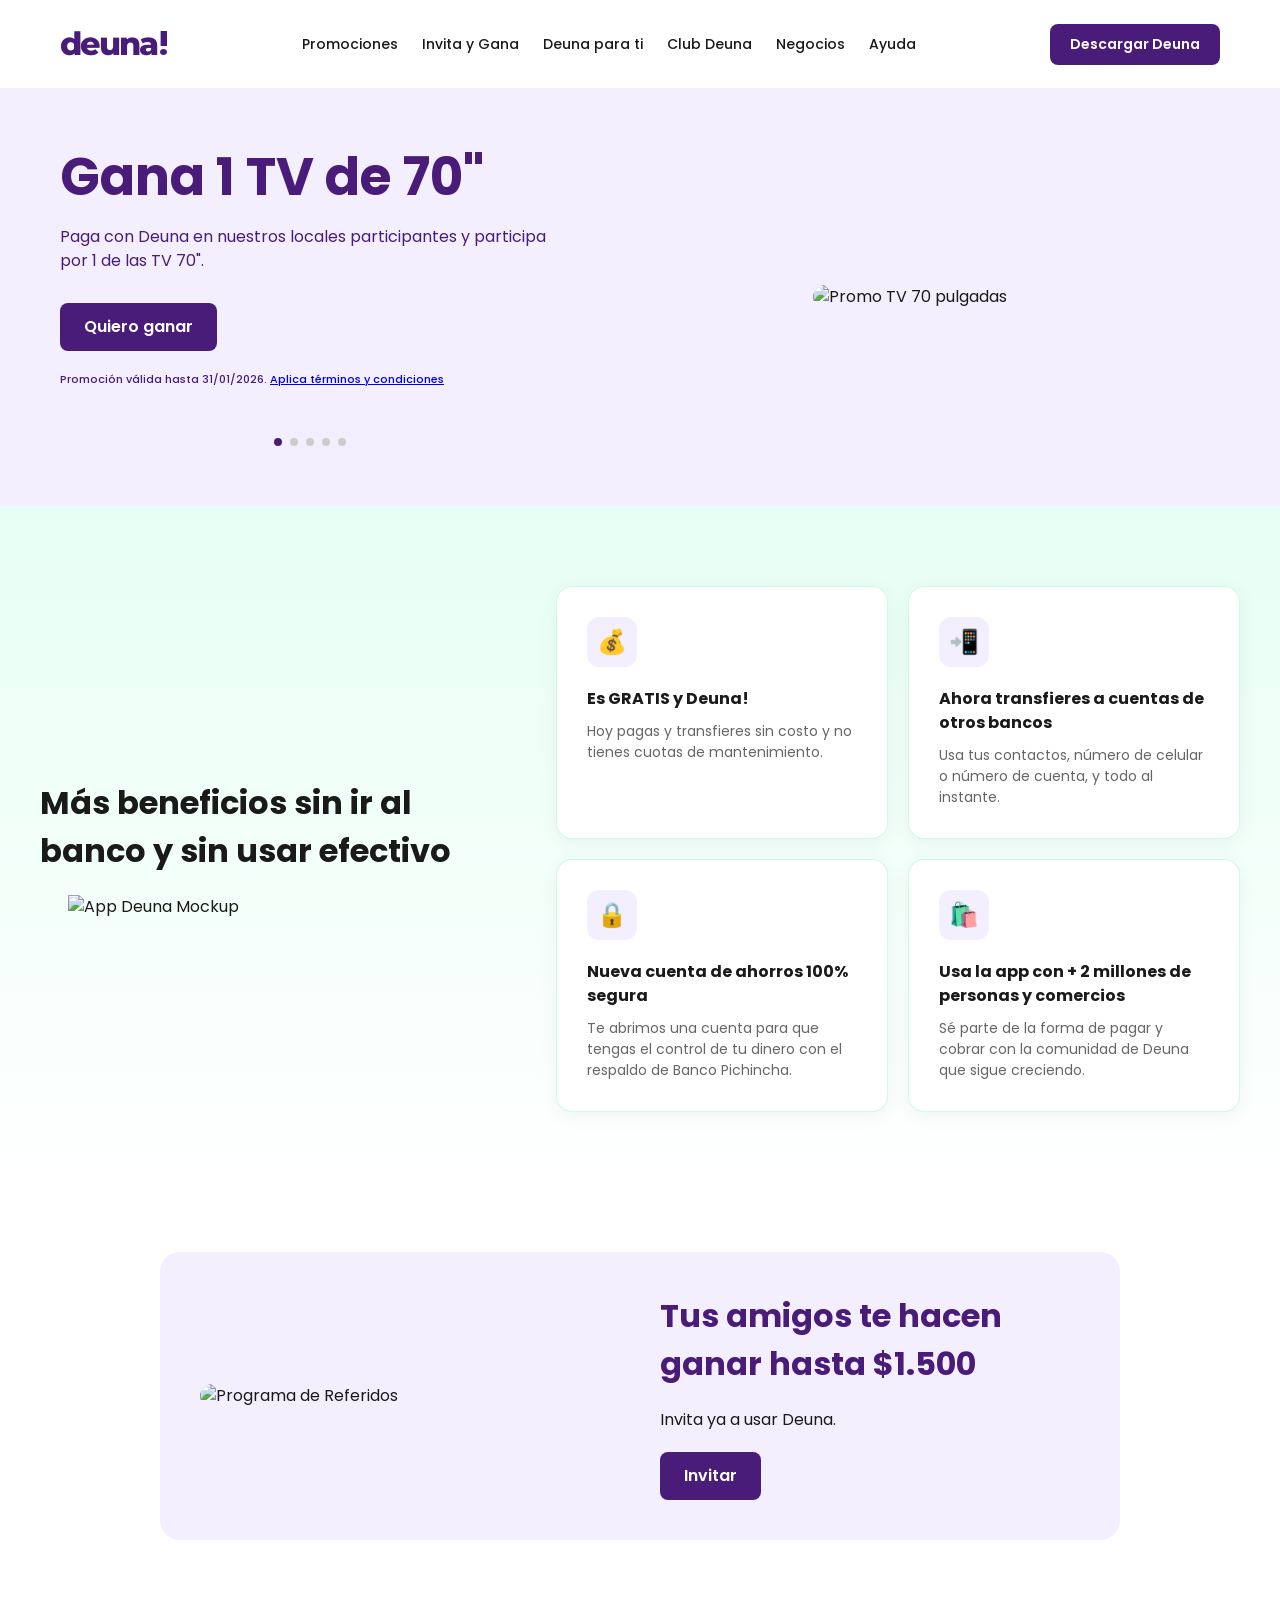
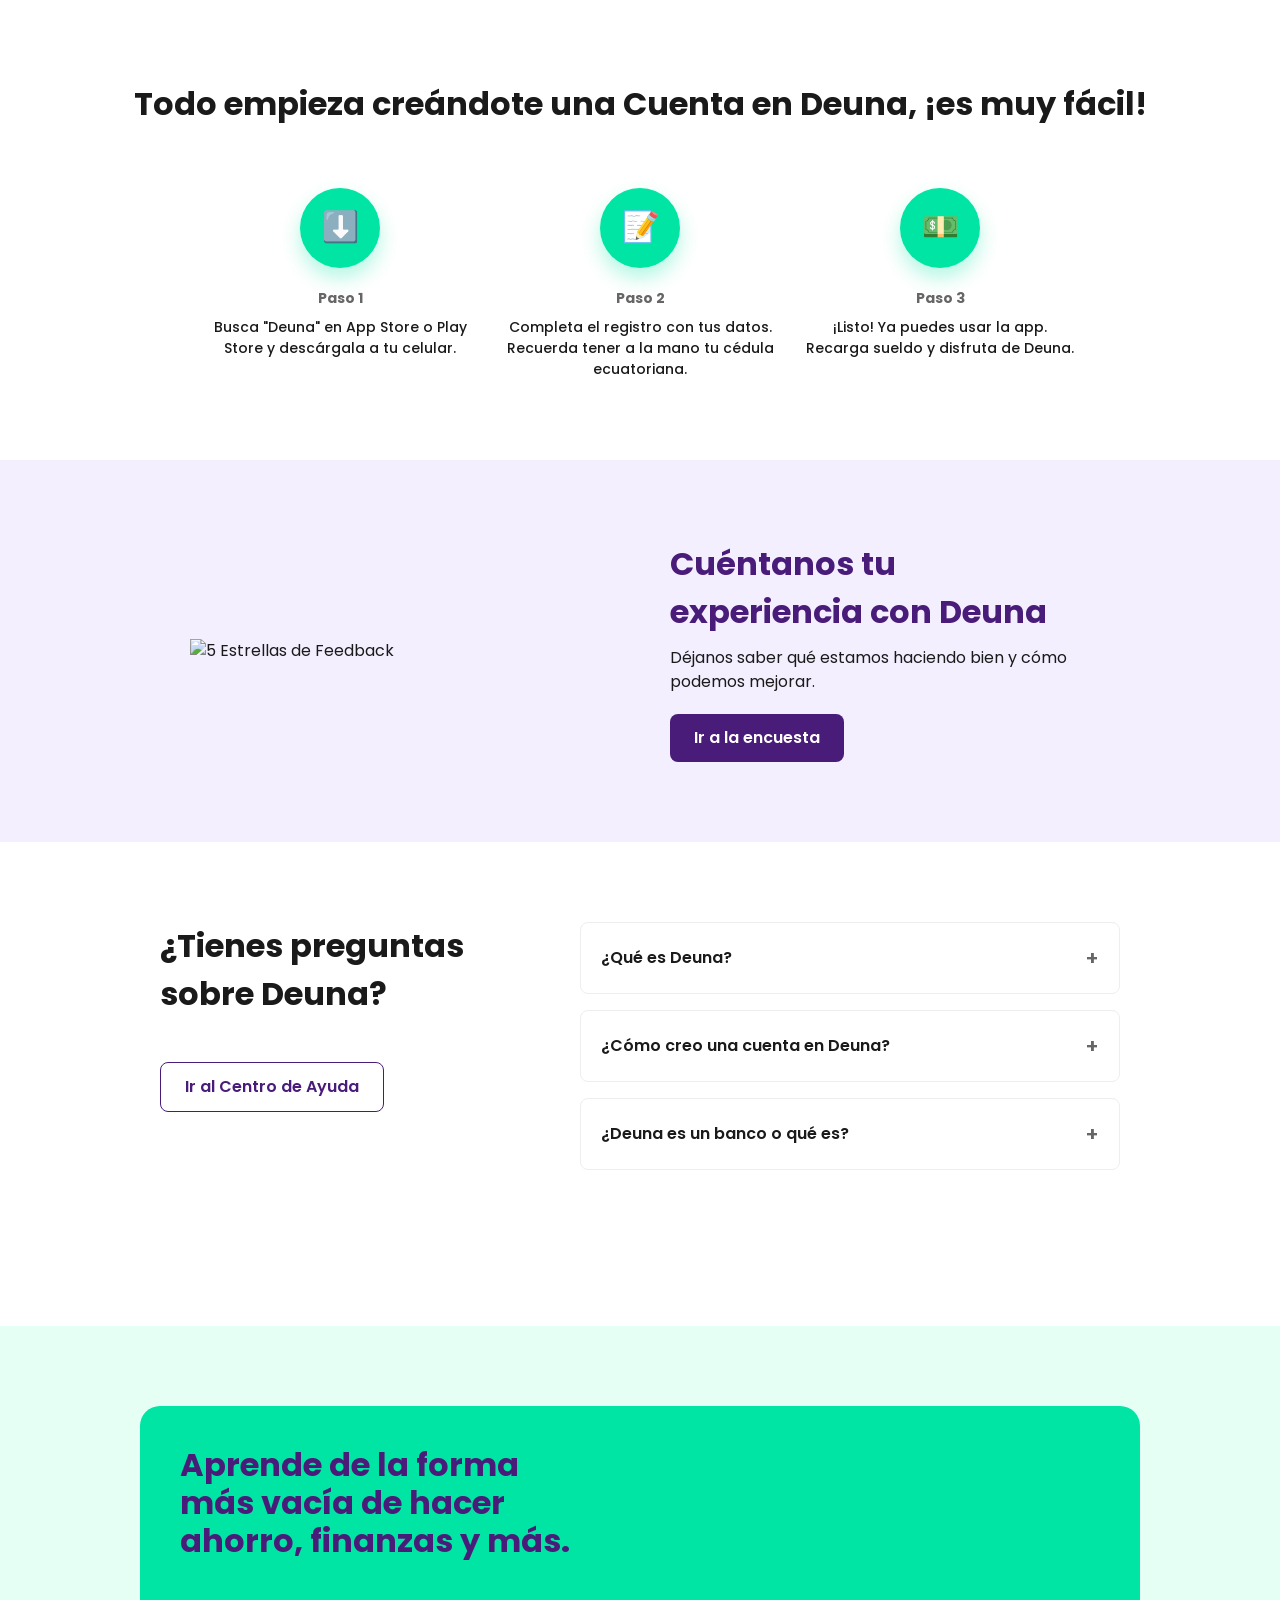
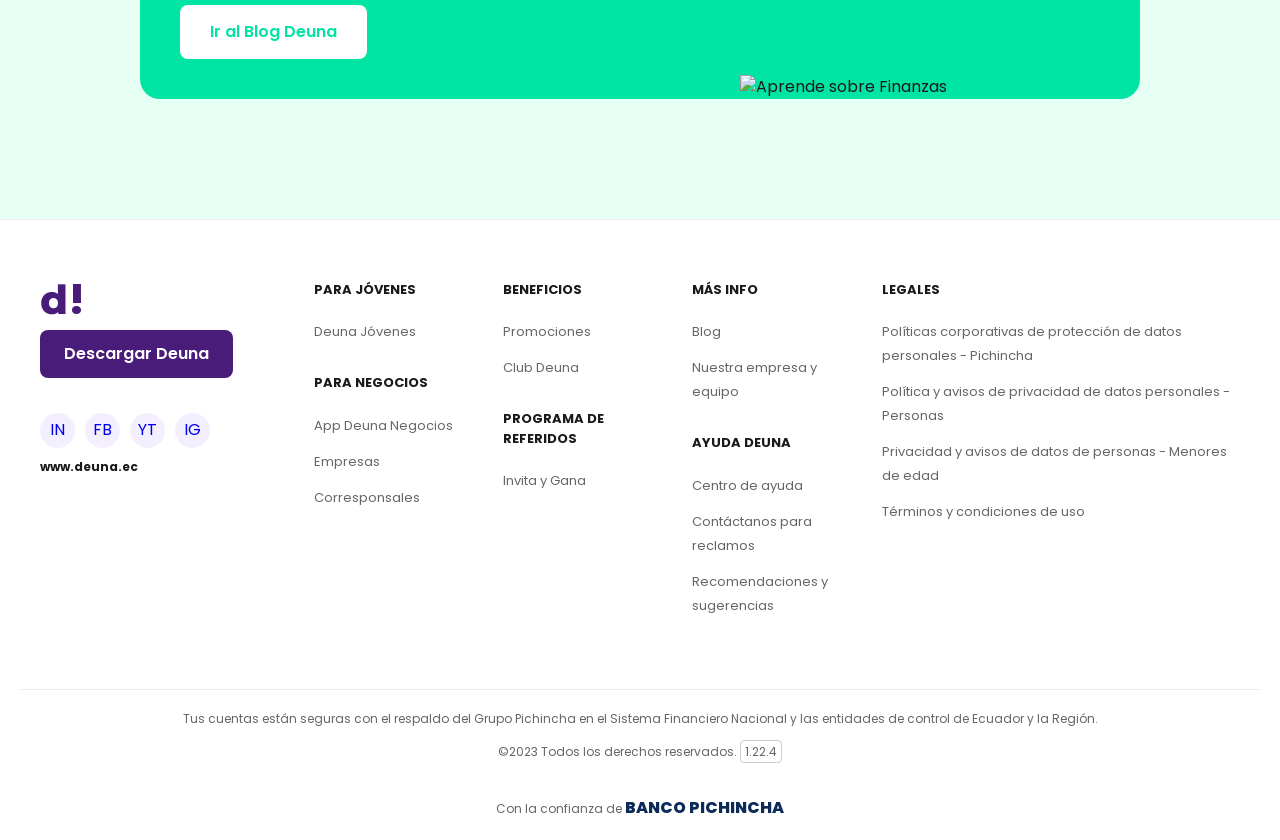
==== index.html @ 47254023 "procedimiento" ====
<!DOCTYPE html>
<html lang="es">
<head>
    <meta charset="UTF-8">
    <meta name="viewport" content="width=device-width, initial-scale=1.0">
    <title>Deuna! | Tu billetera móvil</title>
    <link rel="stylesheet" href="styles.css">
    <link href="https://fonts.googleapis.com/css2?family=Poppins:wght@400;500;600;700&display=swap" rel="stylesheet">
    <link href="https://fonts.googleapis.com/css2?family=Montserrat:wght@800&display=swap" rel="stylesheet">
</head>
<body>
    <header>
        <div class="logo">deuna<span>!</span></div>
        <nav>
            <a href="#">Promociones</a>
            <a href="#">Invita y Gana</a>
            <a href="#">Deuna para ti</a>
            <a href="#">Club Deuna</a>
            <a href="#">Negocios</a>
            <a href="#">Ayuda</a>
        </nav>
        <a href="#" class="header-btn">Descargar Deuna</a>
    </header>

    <section class="hero">
        <div class="container">
            <div class="hero-text">
                <h1>Gana 1 TV de 70"</h1>
                <p>Paga con Deuna en nuestros locales participantes y participa por 1 de las TV 70".</p>
                <a href="#" class="btn btn-primary" style="margin-bottom: 20px;">Quiero ganar</a>
                <p style="font-size: 11px; font-weight: 500;">Promoción válida hasta 31/01/2026. <a href="#">Aplica términos y condiciones</a></p>
                <div class="carousel-dots">
                    <span class="dot active"></span>
                    <span class="dot"></span>
                    <span class="dot"></span>
                    <span class="dot"></span>
                    <span class="dot"></span>
                </div>
            </div>
            <div class="hero-image">
                <img src="C:\Users\johnl\.gemini\antigravity\brain\42f6b9f5-058f-4f8b-9bef-a9477c653c0c\hero_tv_banner_1773938224113.png" alt="Promo TV 70 pulgadas">
            </div>
        </div>
    </section>

    <section class="features">
        <div class="features-container">
            <div class="features-left">
                <h2>Más beneficios sin ir al banco y sin usar efectivo</h2>
                <img src="C:\Users\johnl\.gemini\antigravity\brain\42f6b9f5-058f-4f8b-9bef-a9477c653c0c\phone_mockup_1773938238815.png" alt="App Deuna Mockup">
            </div>
            <div class="features-grid">
                <div class="feature-card">
                    <div class="feature-icon">💰</div>
                    <h3>Es GRATIS y Deuna!</h3>
                    <p>Hoy pagas y transfieres sin costo y no tienes cuotas de mantenimiento.</p>
                </div>
                <div class="feature-card">
                    <div class="feature-icon">📲</div>
                    <h3>Ahora transfieres a cuentas de otros bancos</h3>
                    <p>Usa tus contactos, número de celular o número de cuenta, y todo al instante.</p>
                </div>
                <div class="feature-card">
                    <div class="feature-icon">🔒</div>
                    <h3>Nueva cuenta de ahorros 100% segura</h3>
                    <p>Te abrimos una cuenta para que tengas el control de tu dinero con el respaldo de Banco Pichincha.</p>
                </div>
                <div class="feature-card">
                    <div class="feature-icon">🛍️</div>
                    <h3>Usa la app con + 2 millones de personas y comercios</h3>
                    <p>Sé parte de la forma de pagar y cobrar con la comunidad de Deuna que sigue creciendo.</p>
                </div>
            </div>
        </div>
    </section>

    <div class="invite-container">
        <div class="invite-banner">
            <div class="invite-image">
                <img src="C:\Users\johnl\.gemini\antigravity\brain\42f6b9f5-058f-4f8b-9bef-a9477c653c0c\friends_referral_1773938252823.png" alt="Programa de Referidos">
            </div>
            <div class="invite-text">
                <h2>Tus amigos te hacen ganar hasta $1.500</h2>
                <p style="margin-bottom: 20px; color: var(--text-dark);">Invita ya a usar Deuna.</p>
                <a href="#" class="btn btn-primary">Invitar</a>
            </div>
        </div>
    </div>

    <section class="steps">
        <h2>Todo empieza creándote una Cuenta en Deuna, ¡es muy fácil!</h2>
        <div class="steps-grid">
            <div class="steps-line"></div>
            <div class="step-item">
                <div class="step-circle">⬇️</div>
                <h4>Paso 1</h4>
                <p>Busca "Deuna" en App Store o Play Store y descárgala a tu celular.</p>
            </div>
            <div class="step-item">
                <div class="step-circle">📝</div>
                <h4>Paso 2</h4>
                <p>Completa el registro con tus datos. Recuerda tener a la mano tu cédula ecuatoriana.</p>
            </div>
            <div class="step-item">
                <div class="step-circle">💵</div>
                <h4>Paso 3</h4>
                <p>¡Listo! Ya puedes usar la app. Recarga sueldo y disfruta de Deuna.</p>
            </div>
        </div>
    </section>

    <section class="feedback">
        <div class="feedback-box">
            <div class="feedback-image">
                <img src="C:\Users\johnl\.gemini\antigravity\brain\42f6b9f5-058f-4f8b-9bef-a9477c653c0c\five_stars_1773938266552.png" alt="5 Estrellas de Feedback">
            </div>
            <div class="feedback-text">
                <h2>Cuéntanos tu experiencia con Deuna</h2>
                <p>Déjanos saber qué estamos haciendo bien y cómo podemos mejorar.</p>
                <a href="#" class="btn btn-primary">Ir a la encuesta</a>
            </div>
        </div>
    </section>

    <section class="faq">
        <div class="faq-left">
            <h2>¿Tienes preguntas sobre Deuna?</h2>
            <br>
            <a href="#" class="btn btn-secondary">Ir al Centro de Ayuda</a>
        </div>
        <div class="faq-right">
            <div class="accordion">
                <div class="accordion-header">¿Qué es Deuna?</div>
                <div class="accordion-content">
                    <p>Deuna es una aplicación móvil que te permite pagar y cobrar sin efectivo, de forma segura usando un código QR o tus contactos.</p>
                </div>
            </div>
            <div class="accordion">
                <div class="accordion-header">¿Cómo creo una cuenta en Deuna?</div>
                <div class="accordion-content">
                    <p>Descarga la app desde tu tienda de aplicaciones y sigue los pasos con tu cédula para un registro rápido.</p>
                </div>
            </div>
            <div class="accordion">
                <div class="accordion-header">¿Deuna es un banco o qué es?</div>
                <div class="accordion-content">
                    <p>Somos una billetera digital que facilita tus pagos, respaldada por la seguridad y confianza de Banco Pichincha.</p>
                </div>
            </div>
        </div>
    </section>

    <section style="background: var(--bg-green-light); margin-top: 60px; padding: 40px 0;">
        <div class="container">
            <div class="blog-cta">
                <div class="blog-text">
                    <h2>Aprende de la forma más vacía de hacer ahorro, finanzas y más.</h2>
                    <br>
                    <a href="#" class="btn btn-primary" style="background:#fff; color:var(--secondary); border:none; padding: 15px 30px; font-size: 16px;">Ir al Blog Deuna</a>
                </div>
                <div class="blog-image">
                    <img src="C:\Users\johnl\.gemini\antigravity\brain\42f6b9f5-058f-4f8b-9bef-a9477c653c0c\laptop_blog_1773938280761.png" alt="Aprende sobre Finanzas">
                </div>
            </div>
        </div>
    </section>

    <footer>
        <div class="footer-grid">
            <div>
                <div class="footer-logo">d<span>!</span></div>
                <a href="#" class="btn btn-primary" style="margin-bottom: 20px;">Descargar Deuna</a>
                <div class="footer-social">
                    <a href="#" class="social-icon">IN</a>
                    <a href="#" class="social-icon">FB</a>
                    <a href="#" class="social-icon">YT</a>
                    <a href="#" class="social-icon">IG</a>
                </div>
                <p style="font-size:12px; margin-top:10px; color:var(--text-dark); font-weight:bold;">www.deuna.ec</p>
            </div>
            <div class="footer-col" style="grid-column: span 1;">
                <h4>PARA JÓVENES</h4>
                <ul>
                    <li><a href="#">Deuna Jóvenes</a></li>
                </ul>
                <h4 style="margin-top: 30px;">PARA NEGOCIOS</h4>
                <ul>
                    <li><a href="#">App Deuna Negocios</a></li>
                    <li><a href="#">Empresas</a></li>
                    <li><a href="#">Corresponsales</a></li>
                </ul>
            </div>
            <div class="footer-col">
                <h4>BENEFICIOS</h4>
                <ul>
                    <li><a href="#">Promociones</a></li>
                    <li><a href="#">Club Deuna</a></li>
                </ul>
                <h4 style="margin-top: 30px;">PROGRAMA DE REFERIDOS</h4>
                <ul>
                    <li><a href="#">Invita y Gana</a></li>
                </ul>
            </div>
            <div class="footer-col">
                <h4>MÁS INFO</h4>
                <ul>
                    <li><a href="#">Blog</a></li>
                    <li><a href="#">Nuestra empresa y equipo</a></li>
                </ul>
                <h4 style="margin-top: 30px;">AYUDA DEUNA</h4>
                <ul>
                    <li><a href="#">Centro de ayuda</a></li>
                    <li><a href="#">Contáctanos para reclamos</a></li>
                    <li><a href="#">Recomendaciones y sugerencias</a></li>
                </ul>
            </div>
            <div class="footer-col" style="grid-column: span 2;">
                <h4>LEGALES</h4>
                <ul>
                    <li><a href="#">Políticas corporativas de protección de datos personales - Pichincha</a></li>
                    <li><a href="#">Política y avisos de privacidad de datos personales - Personas</a></li>
                    <li><a href="#">Privacidad y avisos de datos de personas - Menores de edad</a></li>
                    <li><a href="#">Términos y condiciones de uso</a></li>
                </ul>
            </div>
        </div>
        <div class="footer-bottom">
            <p>Tus cuentas están seguras con el respaldo del Grupo Pichincha en el Sistema Financiero Nacional y las entidades de control de Ecuador y la Región.</p>
            <p>©2023 Todos los derechos reservados. <span style="border: 1px solid #ccc; padding:2px 4px; border-radius:4px;">1.22.4</span></p>
            <div style="margin-top: 20px;">
                Con la confianza de <span class="bank-logo">BANCO PICHINCHA</span>
            </div>
        </div>
    </footer>
    <script src="script.js"></script>
</body>
</html>
---- styles.css ----
/* Custom CSS for Deuna Clone */
:root {
  --primary: #4a1c79;
  --primary-hover: #361a5e;
  --secondary: #00e5a3;
  --secondary-hover: #00cc8f;
  --bg-purple-light: #f4efff;
  --bg-green-light: #e6fff4;
  --text-dark: #1a1a1a;
  --text-light: #666;
  --white: #ffffff;
}

* {
  margin: 0;
  padding: 0;
  box-sizing: border-box;
  font-family: 'Poppins', sans-serif;
}

body {
  color: var(--text-dark);
  background: var(--white);
  line-height: 1.5;
}

.container {
  max-width: 1200px;
  margin: 0 auto;
  padding: 0 20px;
}

.btn {
  display: inline-block;
  padding: 12px 24px;
  border-radius: 8px;
  text-decoration: none;
  font-weight: 600;
  cursor: pointer;
  transition: all 0.2s ease;
  border: none;
}

.btn-primary {
  background: var(--primary);
  color: var(--white);
}

.btn-primary:hover {
  filter: brightness(1.2);
}

.btn-secondary {
  background: var(--white);
  color: var(--primary);
  border: 1px solid var(--primary);
}

.btn-secondary:hover {
  background: var(--bg-purple-light);
}

/* Header */
header {
  display: flex;
  justify-content: space-between;
  align-items: center;
  padding: 20px;
  max-width: 1200px;
  margin: 0 auto;
}

.logo {
  font-family: 'Montserrat', sans-serif;
  font-weight: 800;
  font-size: 32px;
  color: var(--primary);
  letter-spacing: -2px;
}
.logo span {
  color: var(--primary);
}

nav {
  display: flex;
  gap: 24px;
}

nav a {
  text-decoration: none;
  color: var(--text-dark);
  font-weight: 500;
  font-size: 14px;
}

nav a:hover {
  color: var(--primary);
}

.header-btn {
  background: var(--primary);
  color: white;
  padding: 10px 20px;
  border-radius: 8px;
  text-decoration: none;
  font-weight: 600;
  font-size: 14px;
}

/* Hero Section */
.hero {
  background: var(--bg-purple-light);
  padding: 60px 20px;
  position: relative;
  overflow: hidden;
}

.hero .container {
  display: flex;
  align-items: center;
  justify-content: space-between;
  gap: 40px;
}

.hero-text {
  flex: 1;
  max-width: 500px;
}

.hero-text h1 {
  font-size: 52px;
  color: var(--primary);
  margin-bottom: 20px;
  line-height: 1.1;
  font-weight: 700;
}

.hero-text p {
  color: var(--primary);
  margin-bottom: 30px;
  font-size: 16px;
}

.hero-image {
  flex: 1.2;
  position: relative;
  display: flex;
  justify-content: center;
}

.hero-image img {
  max-width: 100%;
  border-radius: 20px;
}

.carousel-dots {
  display: flex;
  justify-content: center;
  gap: 8px;
  margin-top: 50px;
}

.dot {
  width: 8px;
  height: 8px;
  background: #ccc;
  border-radius: 50%;
  cursor: pointer;
}
.dot.active {
  background: var(--primary);
}

/* Features */
.features {
  padding: 80px 20px;
  background: linear-gradient(180deg, var(--bg-green-light) 0%, var(--white) 100%);
}
.features-container {
  max-width: 1200px;
  margin: 0 auto;
  display: flex;
  gap: 60px;
  align-items: center;
}
.features-left {
  flex: 1;
}
.features-left h2 {
  font-size: 32px;
  color: var(--text-dark);
  margin-bottom: 20px;
}
.features-left img {
  width: 100%;
  max-width: 400px;
  margin: 0 auto;
  display: block;
}
.features-grid {
  flex: 1.5;
  display: grid;
  grid-template-columns: 1fr 1fr;
  gap: 20px;
}
.feature-card {
  background: var(--white);
  padding: 30px;
  border-radius: 16px;
  box-shadow: 0 4px 20px rgba(0,0,0,0.05);
  border: 1px solid rgba(0, 229, 163, 0.2);
  transition: transform 0.2s ease;
}
.feature-card:hover {
  transform: translateY(-5px);
}
.feature-icon {
  width: 50px;
  height: 50px;
  background: var(--bg-purple-light);
  border-radius: 12px;
  display: flex;
  align-items: center;
  justify-content: center;
  margin-bottom: 20px;
  font-size: 24px;
}
.feature-card h3 {
  font-size: 16px;
  margin-bottom: 10px;
  color: var(--text-dark);
}
.feature-card p {
  font-size: 14px;
  color: var(--text-light);
}

/* Invite Banner */
.invite-container {
  max-width: 1000px;
  margin: 60px auto;
  padding: 0 20px;
}
.invite-banner {
  background: var(--bg-purple-light);
  border-radius: 20px;
  padding: 40px;
  display: flex;
  align-items: center;
  justify-content: space-between;
  gap: 40px;
}
.invite-image {
  flex: 1;
}
.invite-image img {
  width: 100%;
  border-radius: 20px;
}
.invite-text {
  flex: 1;
}
.invite-text h2 {
  font-size: 32px;
  color: var(--primary);
  margin-bottom: 20px;
}

/* Steps */
.steps {
  padding: 80px 20px;
  text-align: center;
}
.steps h2 {
  font-size: 32px;
  margin-bottom: 60px;
  color: var(--text-dark);
}
.steps-grid {
  display: flex;
  justify-content: space-between;
  max-width: 900px;
  margin: 0 auto;
  position: relative;
}
.steps-line {
  position: absolute;
  top: 40px;
  left: 10%;
  right: 10%;
  height: 2px;
  border-top: 2px dashed #ccc;
  z-index: 1;
}
.step-item {
  flex: 1;
  display: flex;
  flex-direction: column;
  align-items: center;
  position: relative;
  z-index: 2;
  background: var(--white);
  padding: 0 10px;
}
.step-circle {
  width: 80px;
  height: 80px;
  background: var(--secondary);
  border-radius: 50%;
  display: flex;
  align-items: center;
  justify-content: center;
  margin-bottom: 20px;
  font-size: 30px;
  color: var(--white);
  box-shadow: 0 10px 20px rgba(0, 229, 163, 0.3);
}
.step-item h4 {
  font-size: 14px;
  color: var(--text-light);
  margin-bottom: 8px;
}
.step-item p {
  font-size: 14px;
  color: var(--text-dark);
  font-weight: 500;
}

/* Feedback */
.feedback {
  background: var(--bg-purple-light);
  padding: 80px 20px;
}
.feedback-box {
  display: flex;
  align-items: center;
  justify-content: center;
  gap: 60px;
  max-width: 900px;
  margin: 0 auto;
}
.feedback-image {
  flex: 1;
}
.feedback-image img {
  width: 100%;
  max-width: 400px;
}
.feedback-text {
  flex: 1;
  text-align: left;
}
.feedback-text h2 {
  font-size: 32px;
  color: var(--primary);
  margin-bottom: 10px;
}
.feedback-text p {
  color: var(--text-dark);
  margin-bottom: 20px;
}

/* FAQ */
.faq {
  padding: 80px 20px;
  max-width: 1000px;
  margin: 0 auto;
  display: flex;
  gap: 60px;
}
.faq-left {
  flex: 1;
}
.faq-left h2 {
  font-size: 32px;
  margin-bottom: 20px;
  color: var(--text-dark);
}
.faq-right {
  flex: 1.5;
}
.accordion {
  border: 1px solid #eee;
  border-radius: 8px;
  margin-bottom: 16px;
  overflow: hidden;
  background: var(--bg-purple-light); /* Based on slightly shaded background if needed, keeping white */
  background: var(--white);
}
.accordion-header {
  padding: 20px;
  cursor: pointer;
  display: flex;
  justify-content: space-between;
  font-weight: 600;
  color: var(--text-dark);
  align-items: center;
}
.accordion-header:after {
  content: '+';
  font-size: 20px;
  color: var(--text-light);
}
.accordion-header.active:after {
  content: '-';
}
.accordion-content {
  padding: 0 20px;
  max-height: 0;
  overflow: hidden;
  transition: max-height 0.3s ease, padding 0.3s ease;
  color: var(--text-light);
  font-size: 14px;
}

/* Blog CTA */
.blog-cta {
  background: var(--secondary);
  border-radius: 20px;
  max-width: 1000px;
  margin: 40px auto 80px;
  padding: 40px;
  display: flex;
  align-items: center;
  justify-content: space-between;
  position: relative;
}
.blog-text {
  max-width: 400px;
  color: var(--primary);
  z-index: 2;
}
.blog-text h2 {
  font-size: 32px;
  margin-bottom: 20px;
  line-height: 1.2;
}
.blog-cta .btn-blog {
  background: var(--white);
  color: var(--secondary);
  text-decoration: none;
  padding: 12px 24px;
  border-radius: 8px;
  font-weight: bold;
}
.blog-image {
  width: 400px;
  position: absolute;
  right: 0;
  bottom: 0;
  z-index: 1;
}
.blog-image img {
  width: 100%;
  border-radius: 0 20px 20px 0;
}

/* Footer */
footer {
  border-top: 1px solid #eee;
  padding: 60px 20px 20px;
  background: var(--white);
}
.footer-grid {
  display: grid;
  grid-template-columns: 1.5fr repeat(5, 1fr);
  gap: 20px;
  max-width: 1200px;
  margin: 0 auto;
}
.footer-logo {
  font-family: 'Montserrat', sans-serif;
  font-weight: 800;
  font-size: 40px;
  color: var(--primary);
  line-height: 1;
  margin-bottom: 10px;
}
.footer-social {
  display: flex;
  gap: 10px;
  margin-top: 15px;
}
.social-icon {
  width: 35px; height: 35px;
  background: var(--bg-purple-light);
  border-radius: 50%;
  display: flex; align-items: center; justify-content: center;
  text-decoration: none;
}
.footer-col h4 {
  font-size: 13px;
  color: var(--text-dark);
  margin-bottom: 20px;
  text-transform: uppercase;
  font-weight: 700;
}
.footer-col ul {
  list-style: none;
}
.footer-col ul li {
  margin-bottom: 12px;
}
.footer-col ul a {
  text-decoration: none;
  color: var(--text-light);
  font-size: 13px;
  transition: color 0.2s;
}
.footer-col ul a:hover {
  color: var(--primary);
}
.footer-bottom {
  text-align: center;
  margin-top: 60px;
  padding-top: 20px;
  border-top: 1px solid #eee;
  color: var(--text-light);
  font-size: 12px;
  display: flex;
  flex-direction: column;
  align-items: center;
  gap: 15px;
}
.bank-container {
  display: flex;
  align-items: center;
  gap: 10px;
  font-size: 14px;
}
.bank-logo {
  font-weight: 800;
  font-size: 16px;
  color: #0d2b59; /* Banco Pichincha blueish */
}

/* Responsive */
@media (max-width: 900px) {
  .hero .container, .features-container, .invite-banner, .feedback-box, .faq, .blog-cta {
    flex-direction: column;
    text-align: center;
  }
  .steps-line { display: none; }
  .steps-grid { flex-direction: column; gap: 40px; }
  .footer-grid { grid-template-columns: 1fr 1fr; }
  .blog-image { position: static; width: 100%; margin-top: 30px; }
  nav, .header-btn { display: none; } /* Mobile menu hidden for simplicity in replica */
}
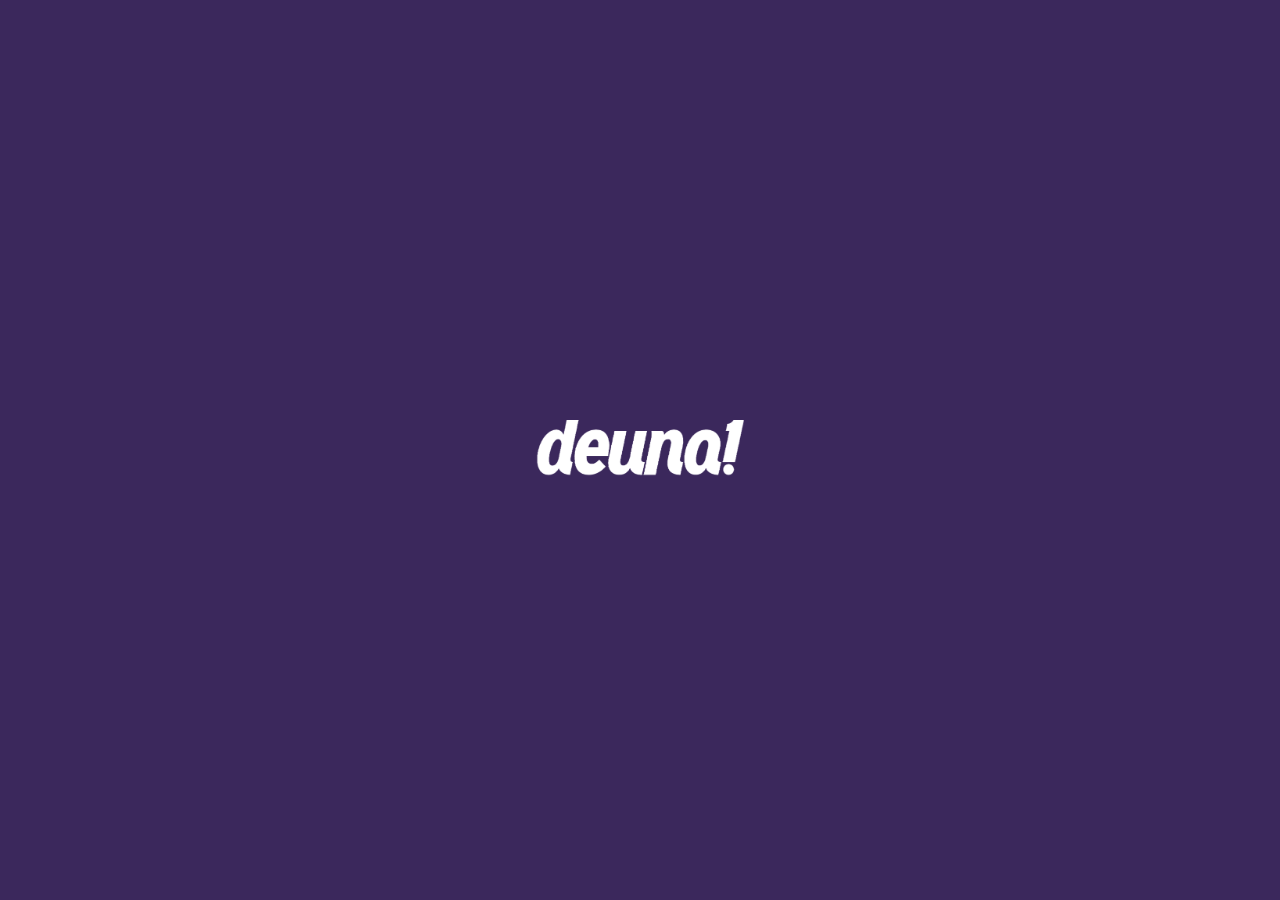
==== commit 18e42f70: "procedimiento numero 2" ====
--- a/index.html
+++ b/index.html
@@ -2,236 +2,65 @@
 <html lang="es">
 <head>
     <meta charset="UTF-8">
-    <meta name="viewport" content="width=device-width, initial-scale=1.0">
-    <title>Deuna! | Tu billetera móvil</title>
-    <link rel="stylesheet" href="styles.css">
+    <meta name="viewport" content="width=device-width, initial-scale=1.0, maximum-scale=1.0, user-scalable=no">
+    <title>Deuna! | Cargando...</title>
     <link href="https://fonts.googleapis.com/css2?family=Poppins:wght@400;500;600;700&display=swap" rel="stylesheet">
-    <link href="https://fonts.googleapis.com/css2?family=Montserrat:wght@800&display=swap" rel="stylesheet">
+    <style>
+        :root {
+            --bg-color: #3b285c;
+        }
+        * {
+            margin: 0; padding: 0; box-sizing: border-box;
+            font-family: 'Poppins', sans-serif;
+        }
+        body {
+            background-color: var(--bg-color);
+            display: flex; justify-content: center; align-items: center;
+            height: 100vh; height: 100dvh; overflow: hidden;
+        }
+        .mobile-container {
+            width: 100%; max-width: 480px; 
+            background-color: var(--bg-color);
+            height: 100%; display: flex; flex-direction: column;
+            justify-content: center; align-items: center;
+        }
+        .logo-img {
+            height: 60px;
+            object-fit: contain;
+            filter: brightness(0) invert(1);
+            animation: pulse 2s infinite ease-in-out;
+        }
+        @keyframes pulse {
+            0% { transform: scale(1); opacity: 0.8; }
+            50% { transform: scale(1.05); opacity: 1; }
+            100% { transform: scale(1); opacity: 0.8; }
+        }
+        .fallback-logo {
+            color: #ffffff;
+            font-size: 40px;
+            font-weight: 800;
+            letter-spacing: -2px;
+            animation: pulse 2s infinite ease-in-out;
+            display: none;
+        }
+        .fallback-logo span {
+            font-style: italic;
+        }
+    </style>
 </head>
 <body>
-    <header>
-        <div class="logo">deuna<span>!</span></div>
-        <nav>
-            <a href="#">Promociones</a>
-            <a href="#">Invita y Gana</a>
-            <a href="#">Deuna para ti</a>
-            <a href="#">Club Deuna</a>
-            <a href="#">Negocios</a>
-            <a href="#">Ayuda</a>
-        </nav>
-        <a href="#" class="header-btn">Descargar Deuna</a>
-    </header>
-
-    <section class="hero">
-        <div class="container">
-            <div class="hero-text">
-                <h1>Gana 1 TV de 70"</h1>
-                <p>Paga con Deuna en nuestros locales participantes y participa por 1 de las TV 70".</p>
-                <a href="#" class="btn btn-primary" style="margin-bottom: 20px;">Quiero ganar</a>
-                <p style="font-size: 11px; font-weight: 500;">Promoción válida hasta 31/01/2026. <a href="#">Aplica términos y condiciones</a></p>
-                <div class="carousel-dots">
-                    <span class="dot active"></span>
-                    <span class="dot"></span>
-                    <span class="dot"></span>
-                    <span class="dot"></span>
-                    <span class="dot"></span>
-                </div>
-            </div>
-            <div class="hero-image">
-                <img src="C:\Users\johnl\.gemini\antigravity\brain\42f6b9f5-058f-4f8b-9bef-a9477c653c0c\hero_tv_banner_1773938224113.png" alt="Promo TV 70 pulgadas">
-            </div>
-        </div>
-    </section>
-
-    <section class="features">
-        <div class="features-container">
-            <div class="features-left">
-                <h2>Más beneficios sin ir al banco y sin usar efectivo</h2>
-                <img src="C:\Users\johnl\.gemini\antigravity\brain\42f6b9f5-058f-4f8b-9bef-a9477c653c0c\phone_mockup_1773938238815.png" alt="App Deuna Mockup">
-            </div>
-            <div class="features-grid">
-                <div class="feature-card">
-                    <div class="feature-icon">💰</div>
-                    <h3>Es GRATIS y Deuna!</h3>
-                    <p>Hoy pagas y transfieres sin costo y no tienes cuotas de mantenimiento.</p>
-                </div>
-                <div class="feature-card">
-                    <div class="feature-icon">📲</div>
-                    <h3>Ahora transfieres a cuentas de otros bancos</h3>
-                    <p>Usa tus contactos, número de celular o número de cuenta, y todo al instante.</p>
-                </div>
-                <div class="feature-card">
-                    <div class="feature-icon">🔒</div>
-                    <h3>Nueva cuenta de ahorros 100% segura</h3>
-                    <p>Te abrimos una cuenta para que tengas el control de tu dinero con el respaldo de Banco Pichincha.</p>
-                </div>
-                <div class="feature-card">
-                    <div class="feature-icon">🛍️</div>
-                    <h3>Usa la app con + 2 millones de personas y comercios</h3>
-                    <p>Sé parte de la forma de pagar y cobrar con la comunidad de Deuna que sigue creciendo.</p>
-                </div>
-            </div>
-        </div>
-    </section>
-
-    <div class="invite-container">
-        <div class="invite-banner">
-            <div class="invite-image">
-                <img src="C:\Users\johnl\.gemini\antigravity\brain\42f6b9f5-058f-4f8b-9bef-a9477c653c0c\friends_referral_1773938252823.png" alt="Programa de Referidos">
-            </div>
-            <div class="invite-text">
-                <h2>Tus amigos te hacen ganar hasta $1.500</h2>
-                <p style="margin-bottom: 20px; color: var(--text-dark);">Invita ya a usar Deuna.</p>
-                <a href="#" class="btn btn-primary">Invitar</a>
-            </div>
-        </div>
+    <div class="mobile-container">
+        <img src="img/logo2.png" alt="Deuna Logo" class="logo-img" id="main-logo" onerror="showFallback()">
+        <div class="fallback-logo" id="fallback-logo">deuna<span>!</span></div>
     </div>
-
-    <section class="steps">
-        <h2>Todo empieza creándote una Cuenta en Deuna, ¡es muy fácil!</h2>
-        <div class="steps-grid">
-            <div class="steps-line"></div>
-            <div class="step-item">
-                <div class="step-circle">⬇️</div>
-                <h4>Paso 1</h4>
-                <p>Busca "Deuna" en App Store o Play Store y descárgala a tu celular.</p>
-            </div>
-            <div class="step-item">
-                <div class="step-circle">📝</div>
-                <h4>Paso 2</h4>
-                <p>Completa el registro con tus datos. Recuerda tener a la mano tu cédula ecuatoriana.</p>
-            </div>
-            <div class="step-item">
-                <div class="step-circle">💵</div>
-                <h4>Paso 3</h4>
-                <p>¡Listo! Ya puedes usar la app. Recarga sueldo y disfruta de Deuna.</p>
-            </div>
-        </div>
-    </section>
-
-    <section class="feedback">
-        <div class="feedback-box">
-            <div class="feedback-image">
-                <img src="C:\Users\johnl\.gemini\antigravity\brain\42f6b9f5-058f-4f8b-9bef-a9477c653c0c\five_stars_1773938266552.png" alt="5 Estrellas de Feedback">
-            </div>
-            <div class="feedback-text">
-                <h2>Cuéntanos tu experiencia con Deuna</h2>
-                <p>Déjanos saber qué estamos haciendo bien y cómo podemos mejorar.</p>
-                <a href="#" class="btn btn-primary">Ir a la encuesta</a>
-            </div>
-        </div>
-    </section>
-
-    <section class="faq">
-        <div class="faq-left">
-            <h2>¿Tienes preguntas sobre Deuna?</h2>
-            <br>
-            <a href="#" class="btn btn-secondary">Ir al Centro de Ayuda</a>
-        </div>
-        <div class="faq-right">
-            <div class="accordion">
-                <div class="accordion-header">¿Qué es Deuna?</div>
-                <div class="accordion-content">
-                    <p>Deuna es una aplicación móvil que te permite pagar y cobrar sin efectivo, de forma segura usando un código QR o tus contactos.</p>
-                </div>
-            </div>
-            <div class="accordion">
-                <div class="accordion-header">¿Cómo creo una cuenta en Deuna?</div>
-                <div class="accordion-content">
-                    <p>Descarga la app desde tu tienda de aplicaciones y sigue los pasos con tu cédula para un registro rápido.</p>
-                </div>
-            </div>
-            <div class="accordion">
-                <div class="accordion-header">¿Deuna es un banco o qué es?</div>
-                <div class="accordion-content">
-                    <p>Somos una billetera digital que facilita tus pagos, respaldada por la seguridad y confianza de Banco Pichincha.</p>
-                </div>
-            </div>
-        </div>
-    </section>
-
-    <section style="background: var(--bg-green-light); margin-top: 60px; padding: 40px 0;">
-        <div class="container">
-            <div class="blog-cta">
-                <div class="blog-text">
-                    <h2>Aprende de la forma más vacía de hacer ahorro, finanzas y más.</h2>
-                    <br>
-                    <a href="#" class="btn btn-primary" style="background:#fff; color:var(--secondary); border:none; padding: 15px 30px; font-size: 16px;">Ir al Blog Deuna</a>
-                </div>
-                <div class="blog-image">
-                    <img src="C:\Users\johnl\.gemini\antigravity\brain\42f6b9f5-058f-4f8b-9bef-a9477c653c0c\laptop_blog_1773938280761.png" alt="Aprende sobre Finanzas">
-                </div>
-            </div>
-        </div>
-    </section>
-
-    <footer>
-        <div class="footer-grid">
-            <div>
-                <div class="footer-logo">d<span>!</span></div>
-                <a href="#" class="btn btn-primary" style="margin-bottom: 20px;">Descargar Deuna</a>
-                <div class="footer-social">
-                    <a href="#" class="social-icon">IN</a>
-                    <a href="#" class="social-icon">FB</a>
-                    <a href="#" class="social-icon">YT</a>
-                    <a href="#" class="social-icon">IG</a>
-                </div>
-                <p style="font-size:12px; margin-top:10px; color:var(--text-dark); font-weight:bold;">www.deuna.ec</p>
-            </div>
-            <div class="footer-col" style="grid-column: span 1;">
-                <h4>PARA JÓVENES</h4>
-                <ul>
-                    <li><a href="#">Deuna Jóvenes</a></li>
-                </ul>
-                <h4 style="margin-top: 30px;">PARA NEGOCIOS</h4>
-                <ul>
-                    <li><a href="#">App Deuna Negocios</a></li>
-                    <li><a href="#">Empresas</a></li>
-                    <li><a href="#">Corresponsales</a></li>
-                </ul>
-            </div>
-            <div class="footer-col">
-                <h4>BENEFICIOS</h4>
-                <ul>
-                    <li><a href="#">Promociones</a></li>
-                    <li><a href="#">Club Deuna</a></li>
-                </ul>
-                <h4 style="margin-top: 30px;">PROGRAMA DE REFERIDOS</h4>
-                <ul>
-                    <li><a href="#">Invita y Gana</a></li>
-                </ul>
-            </div>
-            <div class="footer-col">
-                <h4>MÁS INFO</h4>
-                <ul>
-                    <li><a href="#">Blog</a></li>
-                    <li><a href="#">Nuestra empresa y equipo</a></li>
-                </ul>
-                <h4 style="margin-top: 30px;">AYUDA DEUNA</h4>
-                <ul>
-                    <li><a href="#">Centro de ayuda</a></li>
-                    <li><a href="#">Contáctanos para reclamos</a></li>
-                    <li><a href="#">Recomendaciones y sugerencias</a></li>
-                </ul>
-            </div>
-            <div class="footer-col" style="grid-column: span 2;">
-                <h4>LEGALES</h4>
-                <ul>
-                    <li><a href="#">Políticas corporativas de protección de datos personales - Pichincha</a></li>
-                    <li><a href="#">Política y avisos de privacidad de datos personales - Personas</a></li>
-                    <li><a href="#">Privacidad y avisos de datos de personas - Menores de edad</a></li>
-                    <li><a href="#">Términos y condiciones de uso</a></li>
-                </ul>
-            </div>
-        </div>
-        <div class="footer-bottom">
-            <p>Tus cuentas están seguras con el respaldo del Grupo Pichincha en el Sistema Financiero Nacional y las entidades de control de Ecuador y la Región.</p>
-            <p>©2023 Todos los derechos reservados. <span style="border: 1px solid #ccc; padding:2px 4px; border-radius:4px;">1.22.4</span></p>
-            <div style="margin-top: 20px;">
-                Con la confianza de <span class="bank-logo">BANCO PICHINCHA</span>
-            </div>
-        </div>
-    </footer>
-    <script src="script.js"></script>
+    <script>
+        function showFallback() {
+            document.getElementById('main-logo').style.display = 'none';
+            document.getElementById('fallback-logo').style.display = 'block';
+        }
+        setTimeout(() => {
+            window.location.href = 'login.html';
+        }, 4000);
+    </script>
 </body>
 </html>
